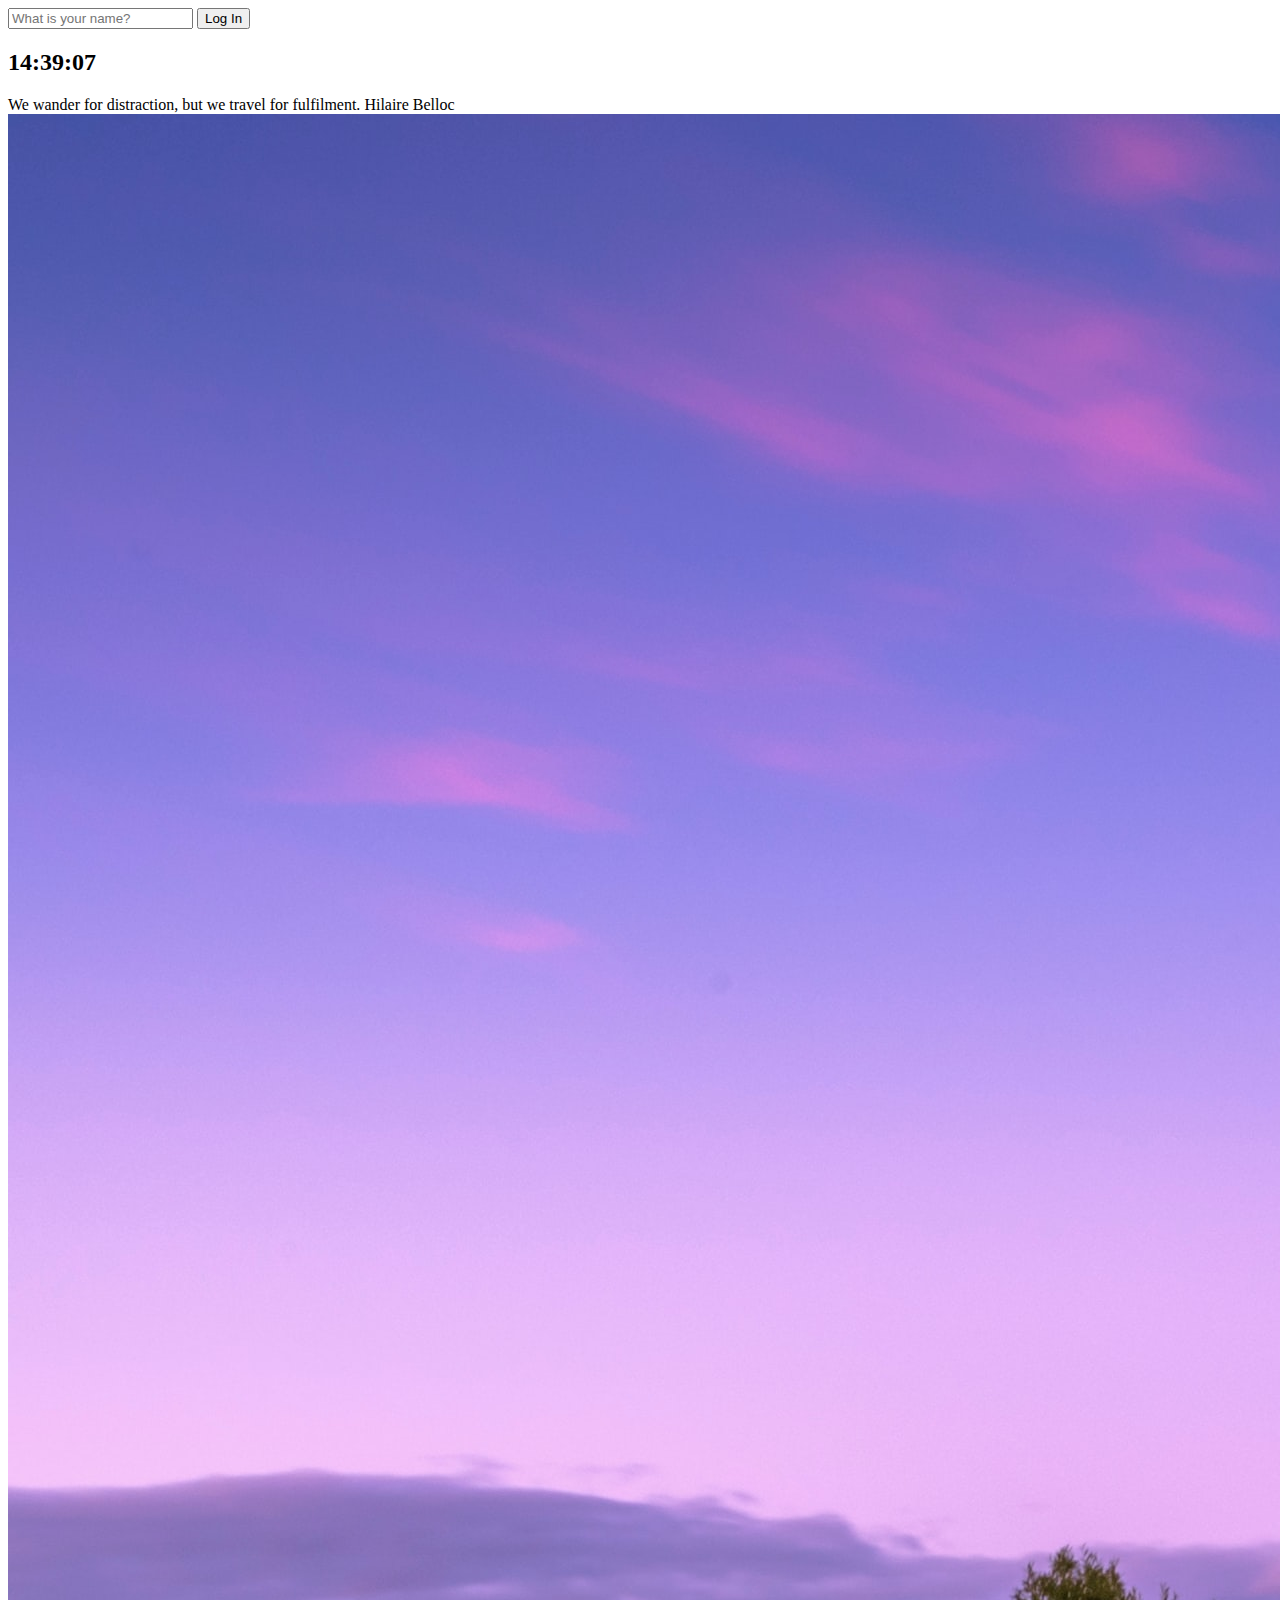
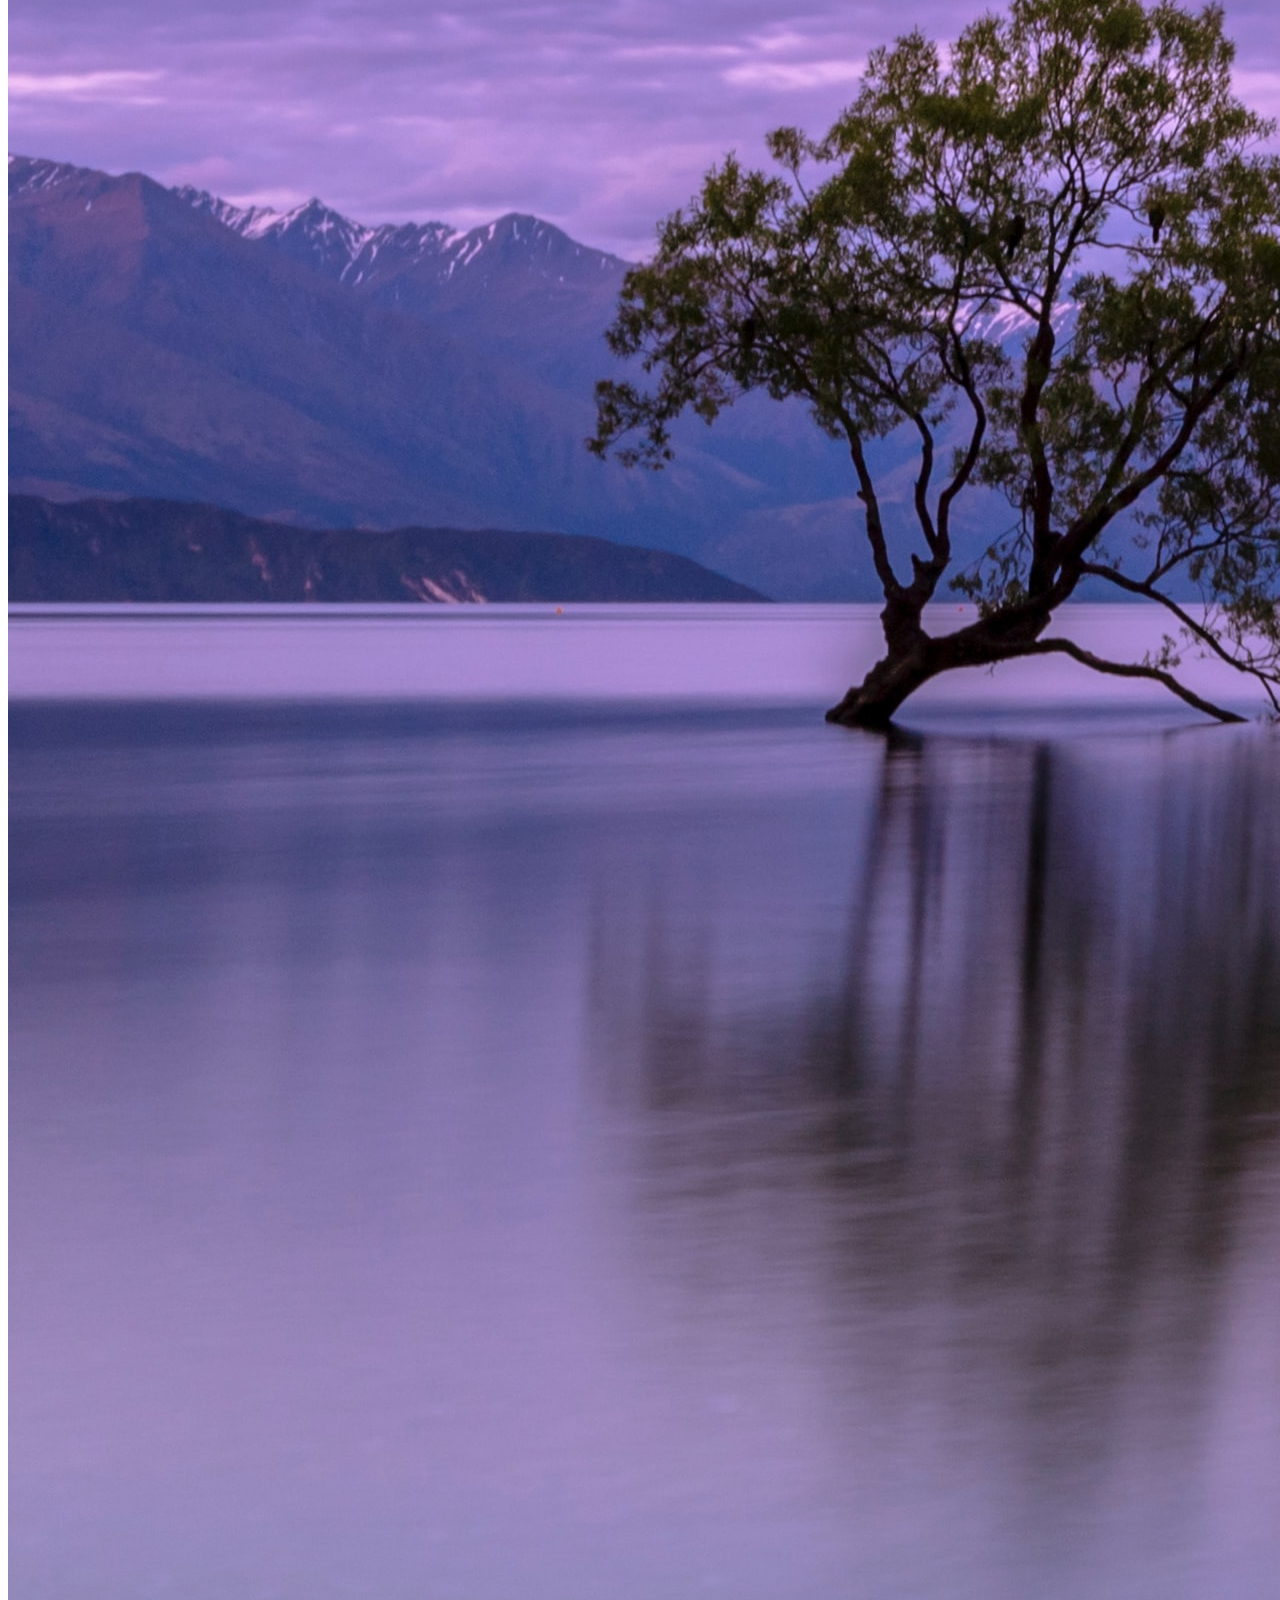
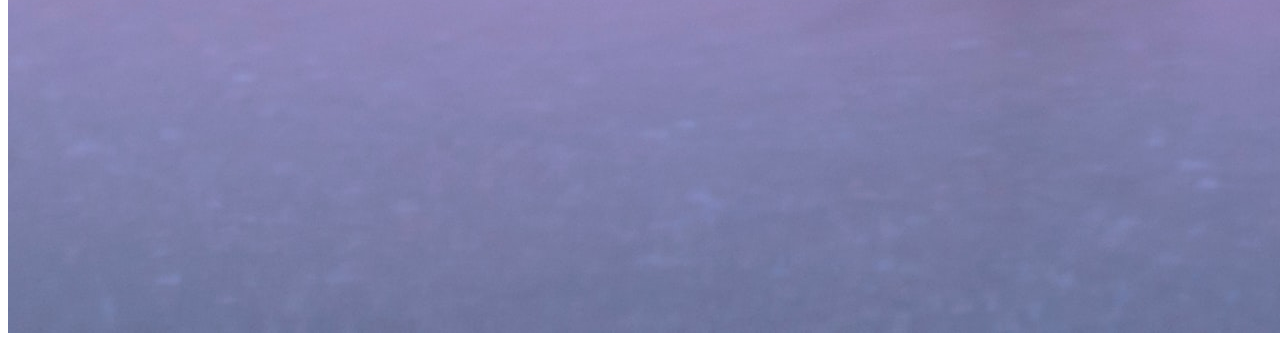
==== App/index.html @ 4bd1412f "start" ====
<!DOCTYPE html>
<html lang="en">
  <head>
    <meta charset="UTF-8" />
    <meta http-equiv="X-UA-Compatible" content="IE=edge" />
    <meta name="viewport" content="width=device-width, initial-scale=1.0" />
    <link rel="stylesheet" href="css/style.css" />
    <title>Momentum App</title>
  </head>
  <body>
    <form class="hidden" id="login-form">
      <input required maxlength="15" type="text" placeholder="What is your name?" />
      <input type="submit" value="Log In" />
    </form>
    <h2 id="clock">00:00</h2>
    <h1 id="greeting" class="hidden"></h1>
    <div id = "quote">
      <span></span>
      <span></span>
    </div>
    <script src="js/greetings.js"></script>
    <script src="js/clock.js"></script>
    <script src="js/quotes.js"></script>
    <script src="js/background.js"></script>
  </body>
</html>
---- App/css/style.css ----
.hidden {
  display: none;
}
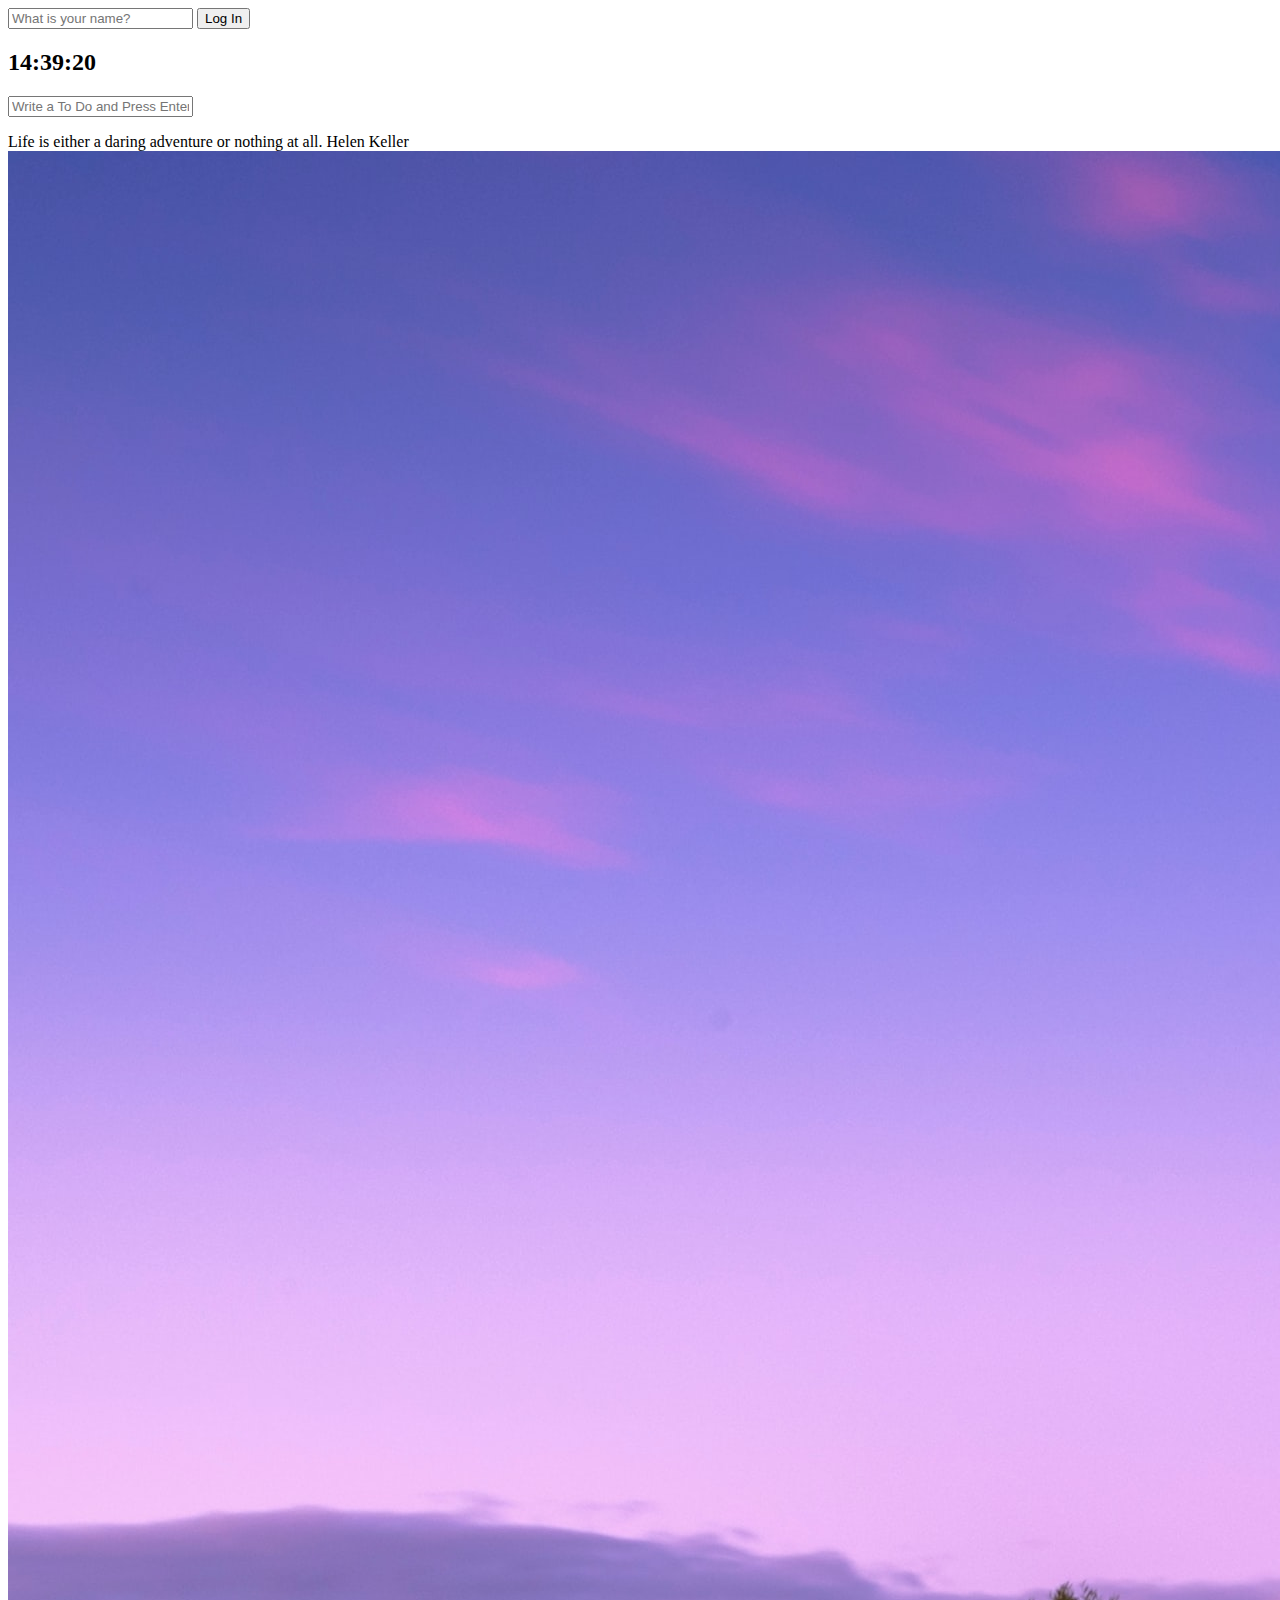
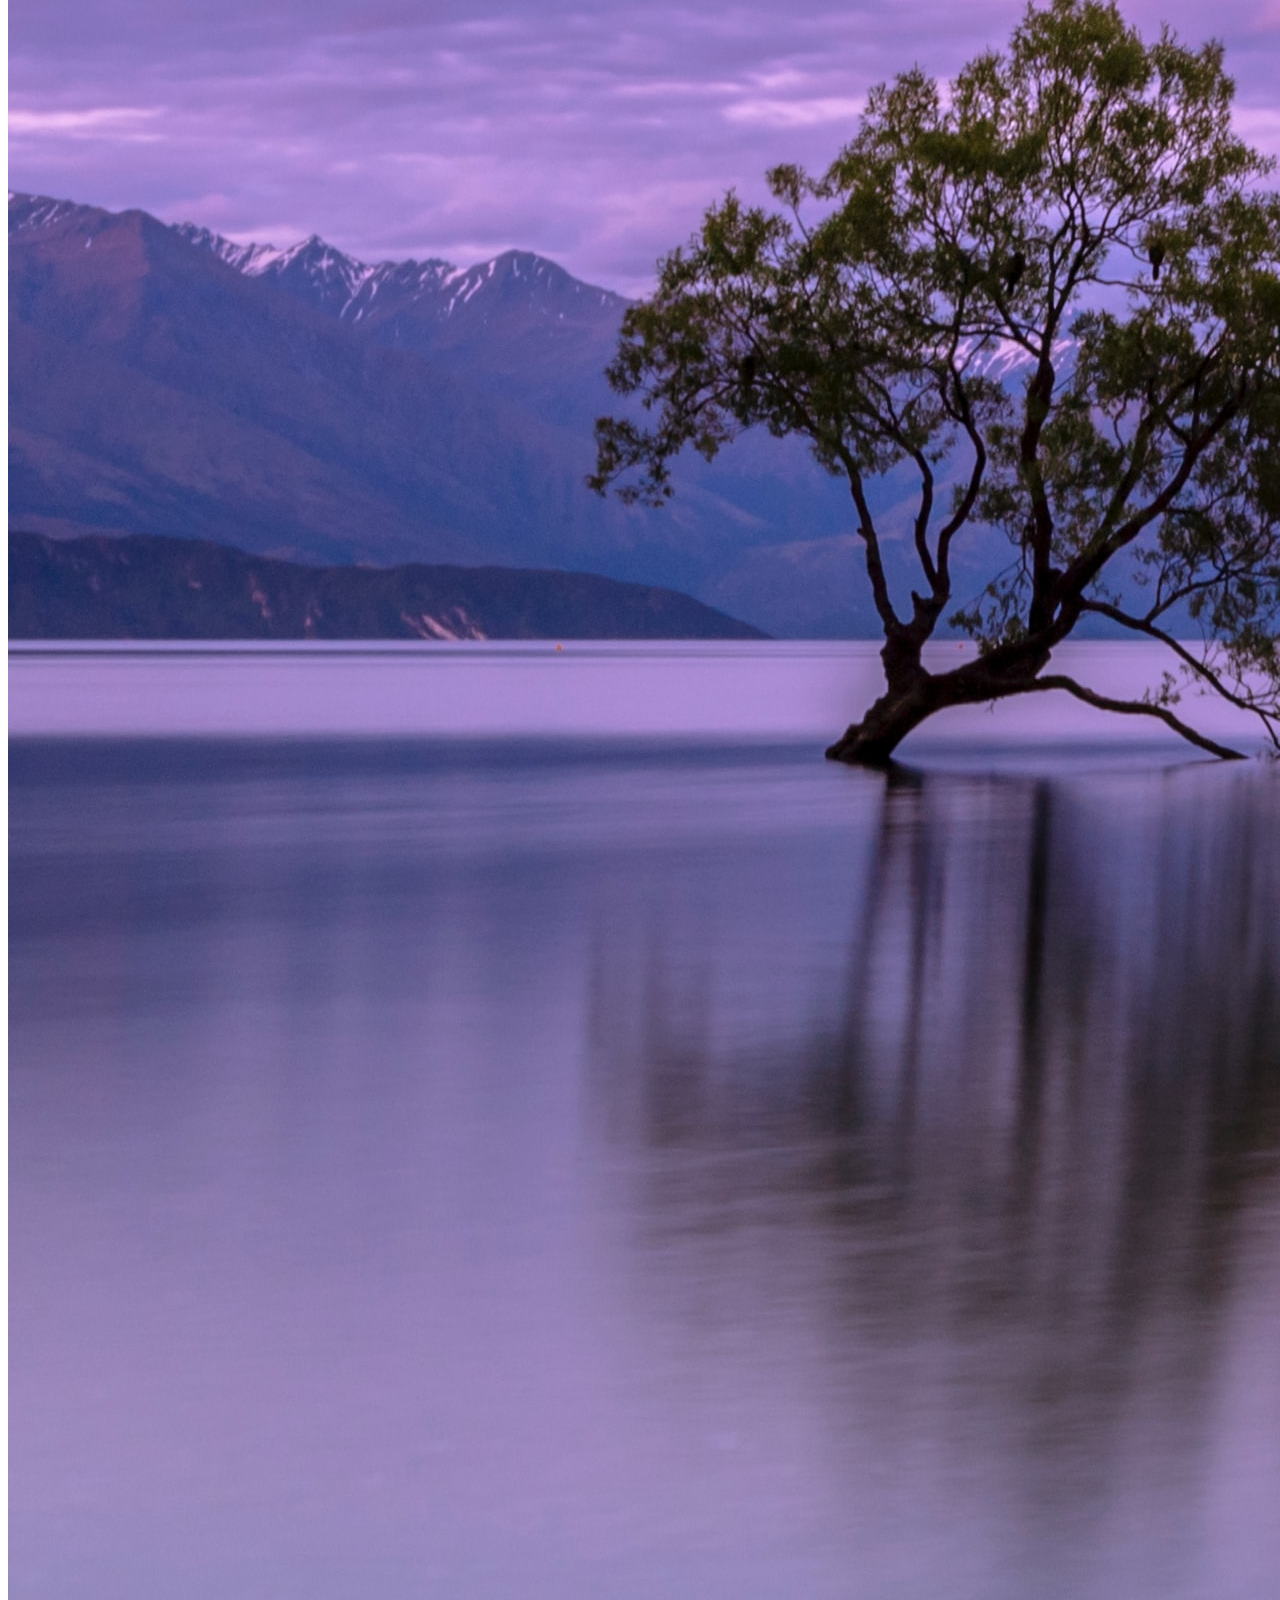
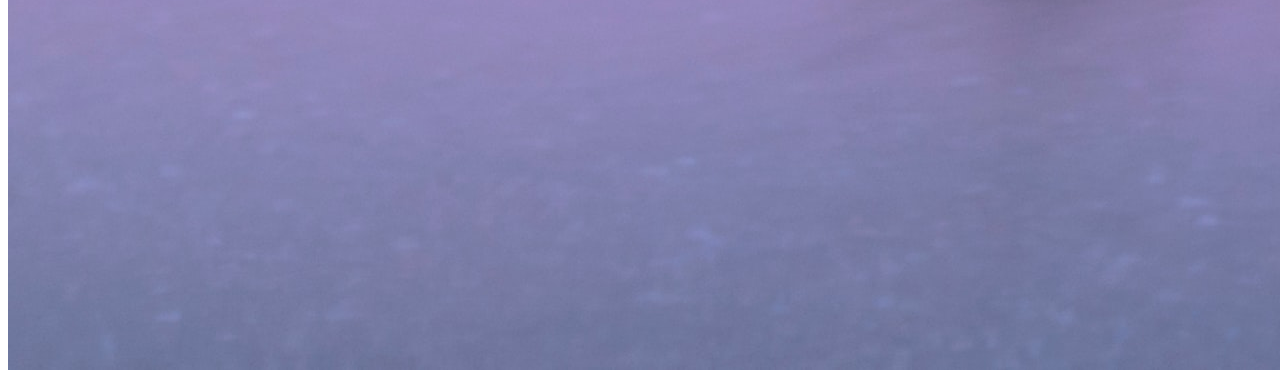
==== commit 8dca3b8b: "todo.v1" ====
--- a/App/index.html
+++ b/App/index.html
@@ -14,6 +14,10 @@
     </form>
     <h2 id="clock">00:00</h2>
     <h1 id="greeting" class="hidden"></h1>
+    <form id = "todo-form">
+      <input type="text" placeholder="Write a To Do and Press Enter">
+    </form>
+    <ul id="todo-list"></ul>
     <div id = "quote">
       <span></span>
       <span></span>
@@ -22,5 +26,6 @@
     <script src="js/clock.js"></script>
     <script src="js/quotes.js"></script>
     <script src="js/background.js"></script>
+    <script src="js/todo.js"></script>
   </body>
 </html>
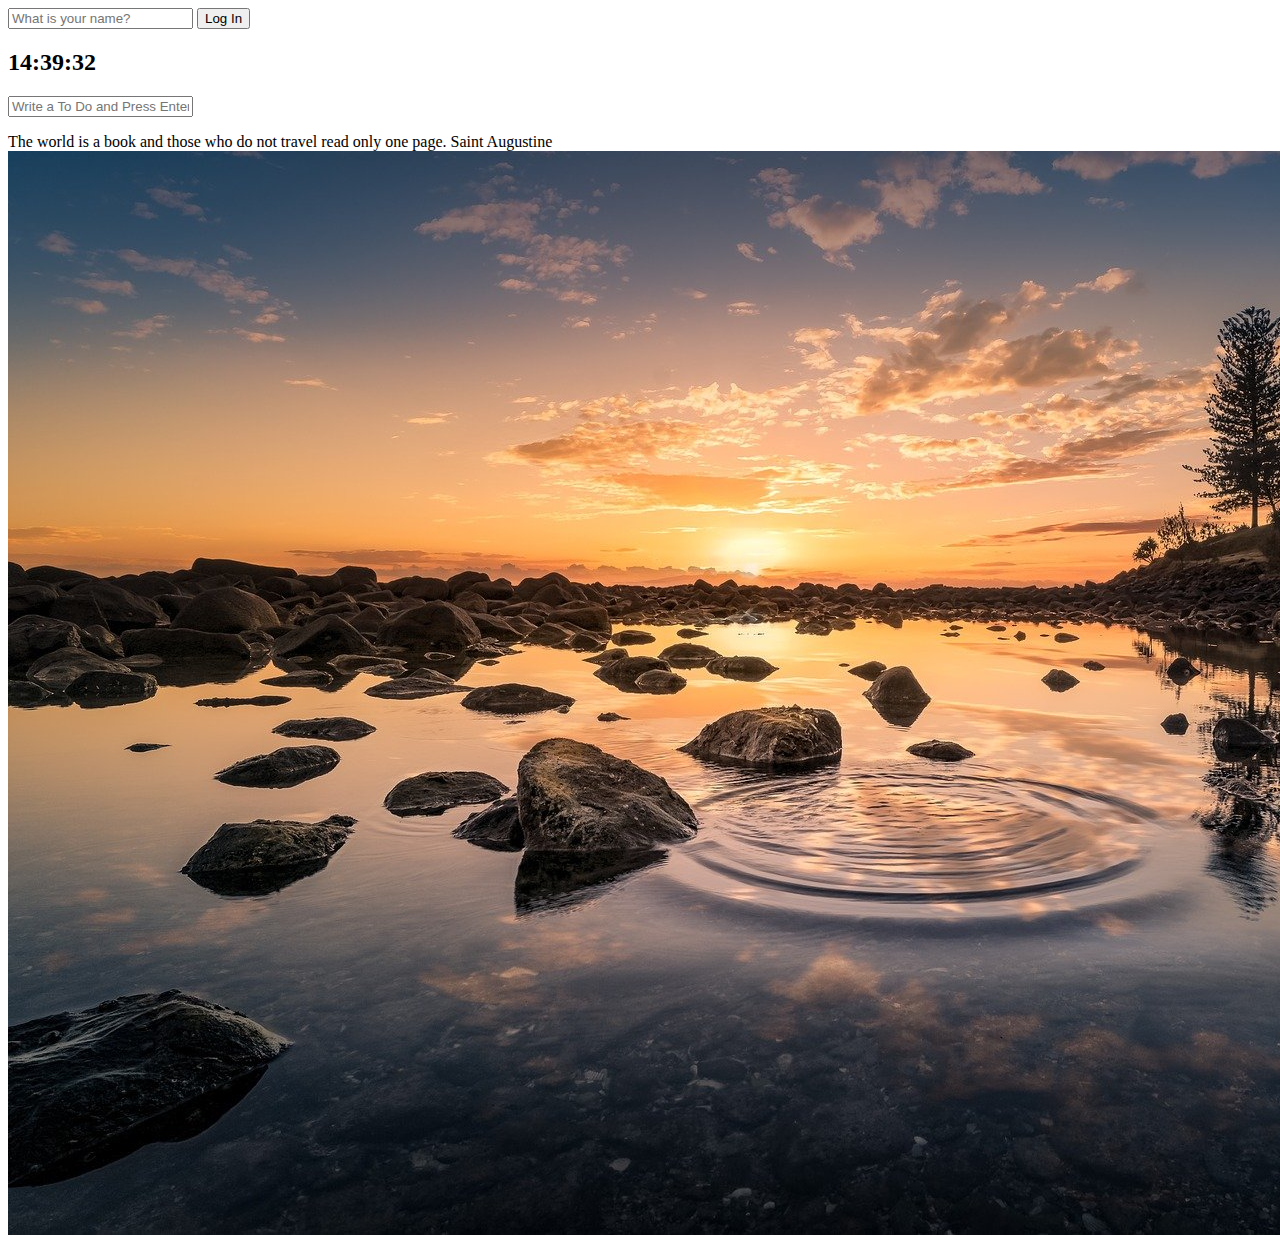
==== commit 76d5fd9c: "weather" ====
--- a/App/index.html
+++ b/App/index.html
@@ -22,10 +22,15 @@
       <span></span>
       <span></span>
     </div>
+    <div id = "weather">
+      <span></span>
+      <span></span>
+    </div>
     <script src="js/greetings.js"></script>
     <script src="js/clock.js"></script>
     <script src="js/quotes.js"></script>
     <script src="js/background.js"></script>
     <script src="js/todo.js"></script>
+    <script src="js/weather.js"></script>
   </body>
 </html>
